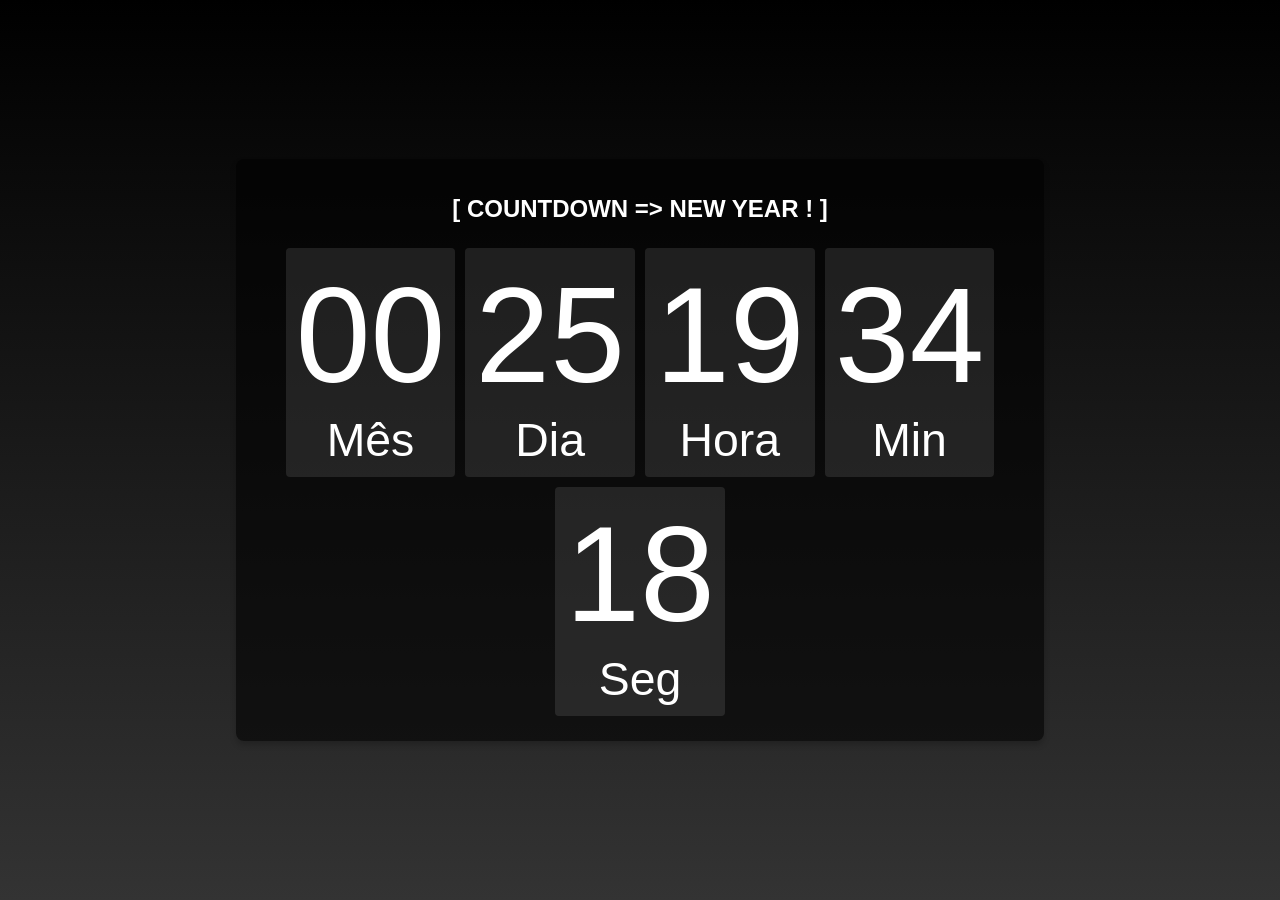
==== index.html @ 2d12e160 "Add files via upload primeiro comit - transfência de arquivos" ====
<!DOCTYPE html>
<html lang="en">
<head>
    <meta charset="UTF-8">
    <meta name="viewport" content="width=device-width, initial-scale=1.0">
    <title>Contagem Regressiva</title>
    <link rel="stylesheet" href="style.css">
    <link href="https://fonts.googleapis.com/icon?family=Material+Icons" rel="stylesheet">
</head>
<body>
    <div class="container">
        <h1>[ COUNTDOWN => NEW YEAR ! ]</h1>
        <div id="countdown">
            <div class="countdown-item">
                <span id="months"></span>Mês
            </div>
            <div class="countdown-item">
                <span id="days"></span>Dia
            </div>
            <div class="countdown-item">
                <span id="hours"></span>Hora
            </div>
            <div class="countdown-item">
                <span id="minutes"></span>Min
            </div>
            <div class="countdown-item seconds">
                <span id="seconds"></span>Seg
            </div>
        </div>
    </div>
    <script src="script.js"></script>
</body>
</html>
---- style.css ----
/* Estilo base */
body {
    display: flex;
    justify-content: center;
    align-items: center;
    height: 100vh;
    margin: 0;
    font-family: 'Roboto', sans-serif;
    background: linear-gradient(to bottom, #000000, #333333);
    color: white;
}

/* Container principal */
.container {
    text-align: center;
    padding: 20px;
    background: rgba(0, 0, 0, 0.6);
    border-radius: 8px;
    box-shadow: 0 4px 6px rgba(0, 0, 0, 0.2);
    width: 100%;
    /* max-width: 1000px; */
}

/* Título */
h1 {
    font-size: 1.5em;
    margin-bottom: 20px;
}

/* Estilo do contador */
#countdown {
    display: flex;
    justify-content: center;
    flex-wrap: wrap;
    font-size: 1.5em;
    text-align: center;
}

/* Estilo dos itens do contador */
.countdown-item {
    margin: 5px;
    display: flex;
    flex-direction: column;
    align-items: center;
    padding: 10px;
    background: rgba(255, 255, 255, 0.1);
    border-radius: 4px;
}

/* Estilo dos números */
#countdown span {
    font-size: 1.5em;
    display: block;
}

/* Esconder segundos em dispositivos móveis */


/* @media (max-width: 768px) {
    .seconds {
        display: none;
    }
    #countdown {
        font-size: 1.1em;
    }
    
} */

/* Estilo responsivo */
@media (min-width: 600px) {
    .container {
        width: 80%;
    }

    #countdown {
        font-size: 1.4em;
    }

    #countdown span {
        font-size: 1.4em;
    }
}

@media (min-width: 900px) {
    .container {
        width: 60%;
    }

    #countdown {
        font-size: 2.9em;
    }

    #countdown span {
        font-size: 2.9em;
    }
}
@media screen and (min-width: 360px) and (max-width: 740px){
    .seconds {
        display: none;
    }
    .container {
        width: 80%;
    }

    #countdown {
        font-size: 0.9em;
    }

    #countdown span {
        font-size: 0.9em;
    }
}
@media screen and (min-width: 375px) and (max-width: 667px){
    .seconds {
        display: none;
    }
    .container {
        width: 80%;
    }

    #countdown {
        font-size: 1.0em;
    }

    #countdown span {
        font-size: 1.0em;
    }
}
@media screen and (min-width: 414px) and (max-width: 896px){
    .seconds {
        display: none;
    }
    .container {
        width: 80%;
    }

    #countdown {
        font-size: 1.1em;
    }

    #countdown span {
        font-size: 1.1em;
    }
}

@media screen and (min-width: 412px) and (max-width: 915px){
    .seconds {
        display: none;
    }
    .container {
        width: 80%;
    }

    #countdown {
        font-size: 1.15em;
    }

    #countdown span {
        font-size: 1.15em;
    }
}
@media screen and (min-width: 768px) and (max-width: 1024px){
    .seconds {
        display: block;
    }
    .container {
        width: 80%;
    }

    #countdown {
        font-size: 1.7em;
    }

    #countdown span {
        font-size: 1.7em;
    }
}
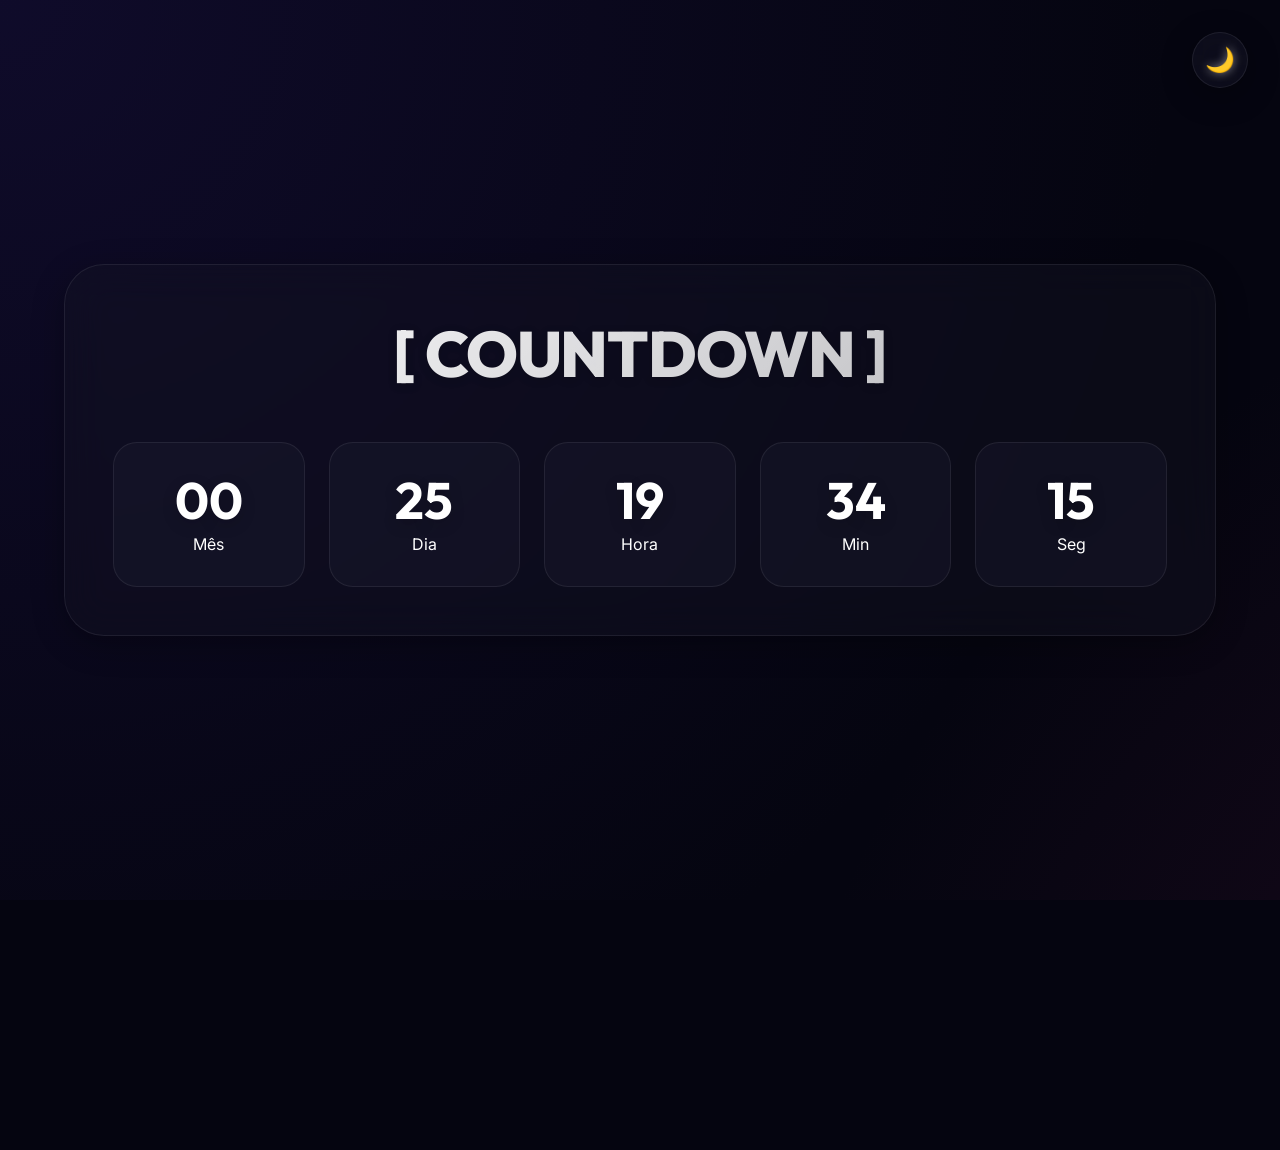
==== commit 81cf6758: "mudei formato readme.md" ====
--- a/index.html
+++ b/index.html
@@ -1,33 +1,48 @@
-<!DOCTYPE html>
-<html lang="en">
-<head>
-    <meta charset="UTF-8">
-    <meta name="viewport" content="width=device-width, initial-scale=1.0">
-    <title>Contagem Regressiva</title>
-    <link rel="stylesheet" href="style.css">
-    <link href="https://fonts.googleapis.com/icon?family=Material+Icons" rel="stylesheet">
-</head>
-<body>
-    <div class="container">
-        <h1>[ COUNTDOWN => NEW YEAR ! ]</h1>
-        <div id="countdown">
-            <div class="countdown-item">
-                <span id="months"></span>Mês
-            </div>
-            <div class="countdown-item">
-                <span id="days"></span>Dia
-            </div>
-            <div class="countdown-item">
-                <span id="hours"></span>Hora
-            </div>
-            <div class="countdown-item">
-                <span id="minutes"></span>Min
-            </div>
-            <div class="countdown-item seconds">
-                <span id="seconds"></span>Seg
-            </div>
-        </div>
-    </div>
-    <script src="script.js"></script>
-</body>
-</html>
+<!DOCTYPE html>
+<html lang="en">
+
+<head>
+    <meta charset="UTF-8">
+    <meta name="viewport" content="width=device-width, initial-scale=1.0">
+    <title>Contagem Regressiva</title>
+    <link rel="stylesheet" href="style.css">
+    <link rel="preconnect" href="https://fonts.googleapis.com">
+    <link rel="preconnect" href="https://fonts.gstatic.com" crossorigin>
+    <link
+        href="https://fonts.googleapis.com/css2?family=Inter:wght@400;600;700;800;900&family=Outfit:wght@400;600;700;800;900&display=swap"
+        rel="stylesheet">
+    <link href="https://fonts.googleapis.com/icon?family=Material+Icons" rel="stylesheet">
+</head>
+
+<body>
+    <!-- Theme Toggle Button -->
+    <button id="theme-toggle" class="theme-toggle" aria-label="Toggle theme">
+        <span class="theme-icon">🌙</span>
+    </button>
+
+    <div class="container">
+        <h1>[ COUNTDOWN ]</h1>
+        <div id="countdown">
+            <div class="countdown-item">
+                <span id="months"></span>Mês
+            </div>
+            <div class="countdown-item">
+                <span id="days"></span>Dia
+            </div>
+            <div class="countdown-item">
+                <span id="hours"></span>Hora
+            </div>
+            <div class="countdown-item">
+                <span id="minutes"></span>Min
+            </div>
+            <div class="countdown-item seconds">
+                <span id="seconds"></span>Seg
+            </div>
+        </div>
+    </div>
+
+    <!-- Application - Standalone Version (funciona sem servidor HTTP) -->
+    <script src="app-standalone.js"></script>
+</body>
+
+</html>
--- a/style.css
+++ b/style.css
@@ -1,177 +1,480 @@
-/* Estilo base */
-body {
-    display: flex;
-    justify-content: center;
-    align-items: center;
-    height: 100vh;
-    margin: 0;
-    font-family: 'Roboto', sans-serif;
-    background: linear-gradient(to bottom, #000000, #333333);
-    color: white;
-}
-
-/* Container principal */
-.container {
-    text-align: center;
-    padding: 20px;
-    background: rgba(0, 0, 0, 0.6);
-    border-radius: 8px;
-    box-shadow: 0 4px 6px rgba(0, 0, 0, 0.2);
-    width: 100%;
-    /* max-width: 1000px; */
-}
-
-/* Título */
-h1 {
-    font-size: 1.5em;
-    margin-bottom: 20px;
-}
-
-/* Estilo do contador */
-#countdown {
-    display: flex;
-    justify-content: center;
-    flex-wrap: wrap;
-    font-size: 1.5em;
-    text-align: center;
-}
-
-/* Estilo dos itens do contador */
-.countdown-item {
-    margin: 5px;
-    display: flex;
-    flex-direction: column;
-    align-items: center;
-    padding: 10px;
-    background: rgba(255, 255, 255, 0.1);
-    border-radius: 4px;
-}
-
-/* Estilo dos números */
-#countdown span {
-    font-size: 1.5em;
-    display: block;
-}
-
-/* Esconder segundos em dispositivos móveis */
-
-
-/* @media (max-width: 768px) {
-    .seconds {
-        display: none;
-    }
-    #countdown {
-        font-size: 1.1em;
-    }
-    
-} */
-
-/* Estilo responsivo */
-@media (min-width: 600px) {
-    .container {
-        width: 80%;
-    }
-
-    #countdown {
-        font-size: 1.4em;
-    }
-
-    #countdown span {
-        font-size: 1.4em;
-    }
-}
-
-@media (min-width: 900px) {
-    .container {
-        width: 60%;
-    }
-
-    #countdown {
-        font-size: 2.9em;
-    }
-
-    #countdown span {
-        font-size: 2.9em;
-    }
-}
-@media screen and (min-width: 360px) and (max-width: 740px){
-    .seconds {
-        display: none;
-    }
-    .container {
-        width: 80%;
-    }
-
-    #countdown {
-        font-size: 0.9em;
-    }
-
-    #countdown span {
-        font-size: 0.9em;
-    }
-}
-@media screen and (min-width: 375px) and (max-width: 667px){
-    .seconds {
-        display: none;
-    }
-    .container {
-        width: 80%;
-    }
-
-    #countdown {
-        font-size: 1.0em;
-    }
-
-    #countdown span {
-        font-size: 1.0em;
-    }
-}
-@media screen and (min-width: 414px) and (max-width: 896px){
-    .seconds {
-        display: none;
-    }
-    .container {
-        width: 80%;
-    }
-
-    #countdown {
-        font-size: 1.1em;
-    }
-
-    #countdown span {
-        font-size: 1.1em;
-    }
-}
-
-@media screen and (min-width: 412px) and (max-width: 915px){
-    .seconds {
-        display: none;
-    }
-    .container {
-        width: 80%;
-    }
-
-    #countdown {
-        font-size: 1.15em;
-    }
-
-    #countdown span {
-        font-size: 1.15em;
-    }
-}
-@media screen and (min-width: 768px) and (max-width: 1024px){
-    .seconds {
-        display: block;
-    }
-    .container {
-        width: 80%;
-    }
-
-    #countdown {
-        font-size: 1.7em;
-    }
-
-    #countdown span {
-        font-size: 1.7em;
-    }
+/* ========================================
+   DARK MODE FIRST DESIGN SYSTEM
+   Premium Countdown Application
+   ======================================== */
+
+/* ========================================
+   DESIGN TOKENS - DARK MODE FIRST
+   ======================================== */
+
+:root {
+    /* ===== DARK MODE FIRST (DEFAULT) ===== */
+    /* Cores Profundas e Vibrantes */
+    --color-primary-h: 250;
+    --color-primary-s: 80%;
+    --color-primary-l: 65%;
+    --color-secondary-h: 320;
+    --color-secondary-s: 90%;
+    --color-secondary-l: 60%;
+
+    /* Backgrounds */
+    --bg-app: #050510;
+    --bg-mesh-1: radial-gradient(circle at 0% 0%, hsla(250, 60%, 20%, 0.4) 0%, transparent 50%);
+    --bg-mesh-2: radial-gradient(circle at 100% 100%, hsla(320, 60%, 20%, 0.4) 0%, transparent 50%);
+
+    /* Glassmorphism Dark - Sofisticado */
+    --glass-bg: rgba(20, 20, 35, 0.4);
+    --glass-bg-card: rgba(30, 30, 50, 0.35);
+    --glass-border: rgba(255, 255, 255, 0.08);
+    --glass-blur: blur(20px);
+
+    /* Texto */
+    --text-primary: #ffffff;
+    --text-secondary: rgba(255, 255, 255, 0.7);
+
+    /* Sombras - Glow */
+    --shadow-card: 0 8px 32px 0 rgba(0, 0, 0, 0.3);
+    --shadow-glow: 0 0 20px rgba(100, 100, 255, 0.15);
+
+    /* Fontes e Espaçamento */
+    --font-display: 'Outfit', sans-serif;
+    --font-body: 'Inter', sans-serif;
+    --radius-container: 40px;
+    --radius-card: 24px;
+}
+
+/* ===== LIGHT MODE (GLASSMORPHISM PURO) ===== */
+[data-theme="light"] {
+    /* Cores mais frescas e luminosas */
+    --color-primary-h: 220;
+    --color-primary-s: 90%;
+    --color-primary-l: 50%;
+    --color-secondary-h: 300;
+    --color-secondary-s: 85%;
+    --color-secondary-l: 55%;
+
+    /* Backgrounds - Aurora */
+    --bg-app: #f0f2f5;
+    --bg-mesh-1: radial-gradient(circle at 10% 10%, hsla(220, 80%, 80%, 0.5) 0%, transparent 60%);
+    --bg-mesh-2: radial-gradient(circle at 90% 90%, hsla(300, 80%, 90%, 0.6) 0%, transparent 60%);
+
+    /* Glassmorphism Light - Cristalino */
+    --glass-bg: rgba(255, 255, 255, 0.45);
+    /* Mais transparente */
+    --glass-bg-card: rgba(255, 255, 255, 0.65);
+    /* Mais leitoso */
+    --glass-border: rgba(255, 255, 255, 0.8);
+    /* Borda branca forte */
+    --glass-blur: blur(24px);
+
+    /* Texto */
+    --text-primary: #1a1a2e;
+    --text-secondary: #4a4a6a;
+
+    /* Sombras - Suaves e Coloridas */
+    --shadow-card:
+        0 4px 6px -1px rgba(0, 0, 0, 0.05),
+        0 10px 15px -3px rgba(0, 0, 0, 0.05),
+        0 0 0 1px rgba(255, 255, 255, 0.5) inset;
+    --shadow-glow: none;
+}
+
+/* ========================================
+   GLOBAL RESETS & BODY
+   ======================================== */
+* {
+    margin: 0;
+    padding: 0;
+    box-sizing: border-box;
+}
+
+body {
+    min-height: 100vh;
+    display: flex;
+    justify-content: center;
+    align-items: center;
+    font-family: var(--font-body);
+    background-color: var(--bg-app);
+    background-image: var(--bg-mesh-1), var(--bg-mesh-2);
+    background-size: 150% 150%;
+    background-attachment: fixed;
+    color: var(--text-primary);
+    overflow: hidden;
+    /* Evita scroll desnecessário no desktop */
+    transition: background-color 0.5s ease;
+}
+
+/* ========================================
+   THEME TOGGLE
+   ======================================== */
+.theme-toggle {
+    position: fixed;
+    top: 2rem;
+    right: 2rem;
+    background: var(--glass-bg-card);
+    border: 1px solid var(--glass-border);
+    border-radius: 50%;
+    width: 3.5rem;
+    height: 3.5rem;
+    cursor: pointer;
+    font-size: 1.5rem;
+    display: flex;
+    align-items: center;
+    justify-content: center;
+    z-index: 100;
+    transition: all 0.3s ease;
+    backdrop-filter: var(--glass-blur);
+    box-shadow: var(--shadow-card);
+    color: var(--text-primary);
+    outline: none;
+}
+
+.theme-toggle:hover {
+    transform: rotate(15deg) scale(1.1);
+    background: var(--glass-border);
+}
+
+.theme-icon {
+    filter: drop-shadow(0 0 5px rgba(255, 255, 255, 0.5));
+}
+
+[data-theme="light"] .theme-icon {
+    filter: none;
+}
+
+/* ========================================
+   ANIMATED BACKGROUND ORBS
+   ======================================== */
+body::before,
+body::after {
+    content: '';
+    position: absolute;
+    border-radius: var(--radius-full);
+    filter: blur(100px);
+    opacity: 0.25;
+    animation: float 20s ease-in-out infinite;
+    pointer-events: none;
+    z-index: var(--z-base);
+}
+
+body::before {
+    width: 600px;
+    height: 600px;
+    background: var(--gradient-primary);
+    top: -300px;
+    left: -300px;
+    animation-delay: 0s;
+}
+
+body::after {
+    width: 500px;
+    height: 500px;
+    background: var(--gradient-secondary);
+    bottom: -250px;
+    right: -250px;
+    animation-delay: 10s;
+}
+
+@keyframes float {
+
+    0%,
+    100% {
+        transform: translate(0, 0) scale(1);
+    }
+
+    33% {
+        transform: translate(60px, -60px) scale(1.15);
+    }
+
+    66% {
+        transform: translate(-60px, 60px) scale(0.85);
+    }
+}
+
+/* ========================================
+   CONTAINER & LAYOUT
+   ======================================== */
+.container {
+    position: relative;
+    width: 90%;
+    max-width: 1200px;
+    background: var(--glass-bg);
+    border: 1px solid var(--glass-border);
+    border-radius: var(--radius-container);
+    padding: 3rem;
+    text-align: center;
+    backdrop-filter: var(--glass-blur);
+    box-shadow: var(--shadow-card);
+    transition: all 0.5s cubic-bezier(0.25, 0.8, 0.25, 1);
+}
+
+h1 {
+    font-family: var(--font-display);
+    font-weight: 800;
+    font-size: clamp(2rem, 5vw, 4rem);
+    margin-bottom: 3rem;
+    letter-spacing: -0.02em;
+    background: linear-gradient(135deg, var(--text-primary) 0%, var(--text-secondary) 100%);
+    -webkit-background-clip: text;
+    -webkit-text-fill-color: transparent;
+    filter: drop-shadow(0 2px 4px rgba(0, 0, 0, 0.2));
+}
+
+/* ========================================
+   COUNTDOWN GRID SYSTEM
+   ======================================== */
+#countdown {
+    display: grid;
+    /* DESKTOP DEFAULT: Linha única (5 colunas) */
+    grid-template-columns: repeat(5, 1fr);
+    gap: 1.5rem;
+    width: 100%;
+}
+
+.countdown-item {
+    background: var(--glass-bg-card);
+    border: 1px solid var(--glass-border);
+    border-radius: var(--radius-card);
+    padding: 2rem 1rem;
+    display: flex;
+    flex-direction: column;
+    align-items: center;
+    justify-content: center;
+    transition: all 0.3s cubic-bezier(0.34, 1.56, 0.64, 1);
+    position: relative;
+    overflow: hidden;
+}
+
+.countdown-item:hover {
+    transform: translateY(-5px) scale(1.02);
+    box-shadow: var(--shadow-glow);
+    border-color: rgba(255, 255, 255, 0.3);
+}
+
+/* Efeito de brilho no hover */
+.countdown-item::before {
+    content: '';
+    position: absolute;
+    top: 0;
+    left: -100%;
+    width: 100%;
+    height: 100%;
+    background: linear-gradient(90deg, transparent, rgba(255, 255, 255, 0.1), transparent);
+    transition: 0.5s;
+}
+
+.countdown-item:hover::before {
+    left: 100%;
+}
+
+/* Números */
+.countdown-item span {
+    font-family: var(--font-display);
+    font-size: clamp(2.5rem, 4vw, 5rem);
+    font-weight: 700;
+    line-height: 1;
+    margin-bottom: 0.5rem;
+    color: var(--text-primary);
+    text-shadow: 0 5px 15px rgba(0, 0, 0, 0.2);
+}
+
+/* Labels (Dias, Horas, etc) */
+.countdown-item::after {
+    font-family: var(--font-body);
+    font-size: 0.875rem;
+    text-transform: uppercase;
+    letter-spacing: 0.1em;
+    color: var(--text-secondary);
+    font-weight: 500;
+}
+
+/* ========================================
+   RESPONSIVE DESIGN (MOBILE - NO SCROLL & FIXED BUTTON)
+   ======================================== */
+@media screen and (max-width: 900px) {
+
+    /* 1. RESET RADICAL DE SCROLL */
+    html,
+    body {
+        height: 100%;
+        width: 100%;
+        margin: 0;
+        padding: 0;
+        overflow: hidden !important;
+        /* Bloqueia scroll global */
+        position: fixed;
+        /* Trava o corpo na tela */
+    }
+
+    /* 2. BOTÃO DE TEMA (VISIBILIDADE FORÇADA) */
+    .theme-toggle {
+        display: flex !important;
+        visibility: visible !important;
+        opacity: 1 !important;
+        position: fixed !important;
+        top: 15px !important;
+        right: 15px !important;
+        z-index: 2147483647 !important;
+        /* Z-Index Máximo Possível */
+
+        width: 48px !important;
+        height: 48px !important;
+
+        background-color: var(--glass-bg-card) !important;
+        border: 1px solid var(--glass-border) !important;
+        box-shadow: 0 4px 12px rgba(0, 0, 0, 0.3) !important;
+        border-radius: 50% !important;
+        backdrop-filter: blur(10px) !important;
+    }
+
+    /* 3. CONTAINER DE TELA CHEIA */
+    .container {
+        position: absolute;
+        /* Remove do fluxo normal */
+        top: 0;
+        left: 0;
+        width: 100% !important;
+        height: 100% !important;
+        max-width: none !important;
+        max-height: none !important;
+
+        padding: 1rem 1.5rem !important;
+        margin: 0 !important;
+        border: none !important;
+        border-radius: 0 !important;
+
+        display: flex !important;
+        flex-direction: column !important;
+        justify-content: center !important;
+        align-items: center !important;
+
+        overflow: hidden !important;
+        /* Bloqueia scroll interno */
+    }
+
+    /* 4. TÍTULO COMPACTO */
+    h1 {
+        margin-top: 3rem !important;
+        /* Espaço para o botão */
+        margin-bottom: 1rem !important;
+        font-size: clamp(1.2rem, 5vw, 1.8rem) !important;
+        flex-shrink: 0;
+        /* Não deixa sumir */
+        line-height: 1.2;
+    }
+
+    /* 5. COUNTDOWN FLEXÍVEL (SEM SCROLL) */
+    #countdown {
+        display: flex !important;
+        flex-direction: column !important;
+        width: 100%;
+        max-width: 500px;
+        flex: 1;
+        /* Ocupa todo o espaço vertical restante */
+        gap: 0.5rem !important;
+        overflow: hidden !important;
+        /* Garante zero scroll */
+        justify-content: center;
+        /* Centraliza itens */
+        min-height: 0;
+        /* Permite flex shrink funcionar corretamente */
+        padding-bottom: 1rem;
+    }
+
+    .countdown-item {
+        flex: 1;
+        /* Cada item cresce/encolhe igualmente */
+        display: flex;
+        flex-direction: row;
+        /* Horizontal */
+        justify-content: space-between;
+        align-items: center;
+
+        min-height: 0;
+        /* Crítico para evitar overflow */
+        max-height: 80px;
+        /* Limite visual */
+
+        padding: 0 1.5rem !important;
+        margin: 0 !important;
+
+        border-radius: 12px;
+    }
+
+    .countdown-item span {
+        font-size: clamp(1.5rem, 4vh, 2.5rem);
+        /* Fonte responde à ALTURA da tela */
+        order: 2;
+        line-height: 1;
+    }
+
+    .countdown-item::after {
+        order: 1;
+        font-size: 0.9rem;
+        text-transform: uppercase;
+        letter-spacing: 0.05em;
+    }
+
+    /* Esconder segundos em telas minúsculas para caber */
+    @media screen and (max-height: 500px) {
+        .seconds {
+            display: none !important;
+        }
+
+        h1 {
+            font-size: 1rem !important;
+            margin-top: 2.5rem !important;
+        }
+
+        .countdown-item {
+            padding: 0 1rem !important;
+        }
+    }
+}
+
+/* Telas MUITO pequenas (iPhone SE / dobrados) */
+@media screen and (max-height: 700px) and (max-width: 900px) {
+    h1 {
+        font-size: 1.25rem;
+        margin-bottom: 1rem;
+        margin-top: 2rem;
+    }
+
+    #countdown {
+        gap: 0.5rem;
+    }
+
+    .countdown-item {
+        padding: 0.5rem 1.25rem;
+    }
+
+    .countdown-item span {
+        font-size: 1.75rem;
+    }
+}
+
+
+/* ========================================
+   ACCESSIBILITY & ANIMATIONS
+   ======================================== */
+
+/* Reduce motion for accessibility */
+@media (prefers-reduced-motion: reduce) {
+
+    *,
+    *::before,
+    *::after {
+        animation-duration: 0.01ms !important;
+        animation-iteration-count: 1 !important;
+        transition-duration: 0.01ms !important;
+    }
+}
+
+/* Focus styles for accessibility */
+.countdown-item:focus-visible {
+    outline: 2px solid hsl(var(--color-primary-h), var(--color-primary-s), var(--color-primary-l));
+    outline-offset: 4px;
+    box-shadow:
+        var(--shadow-xl),
+        var(--shadow-glow-primary);
 }
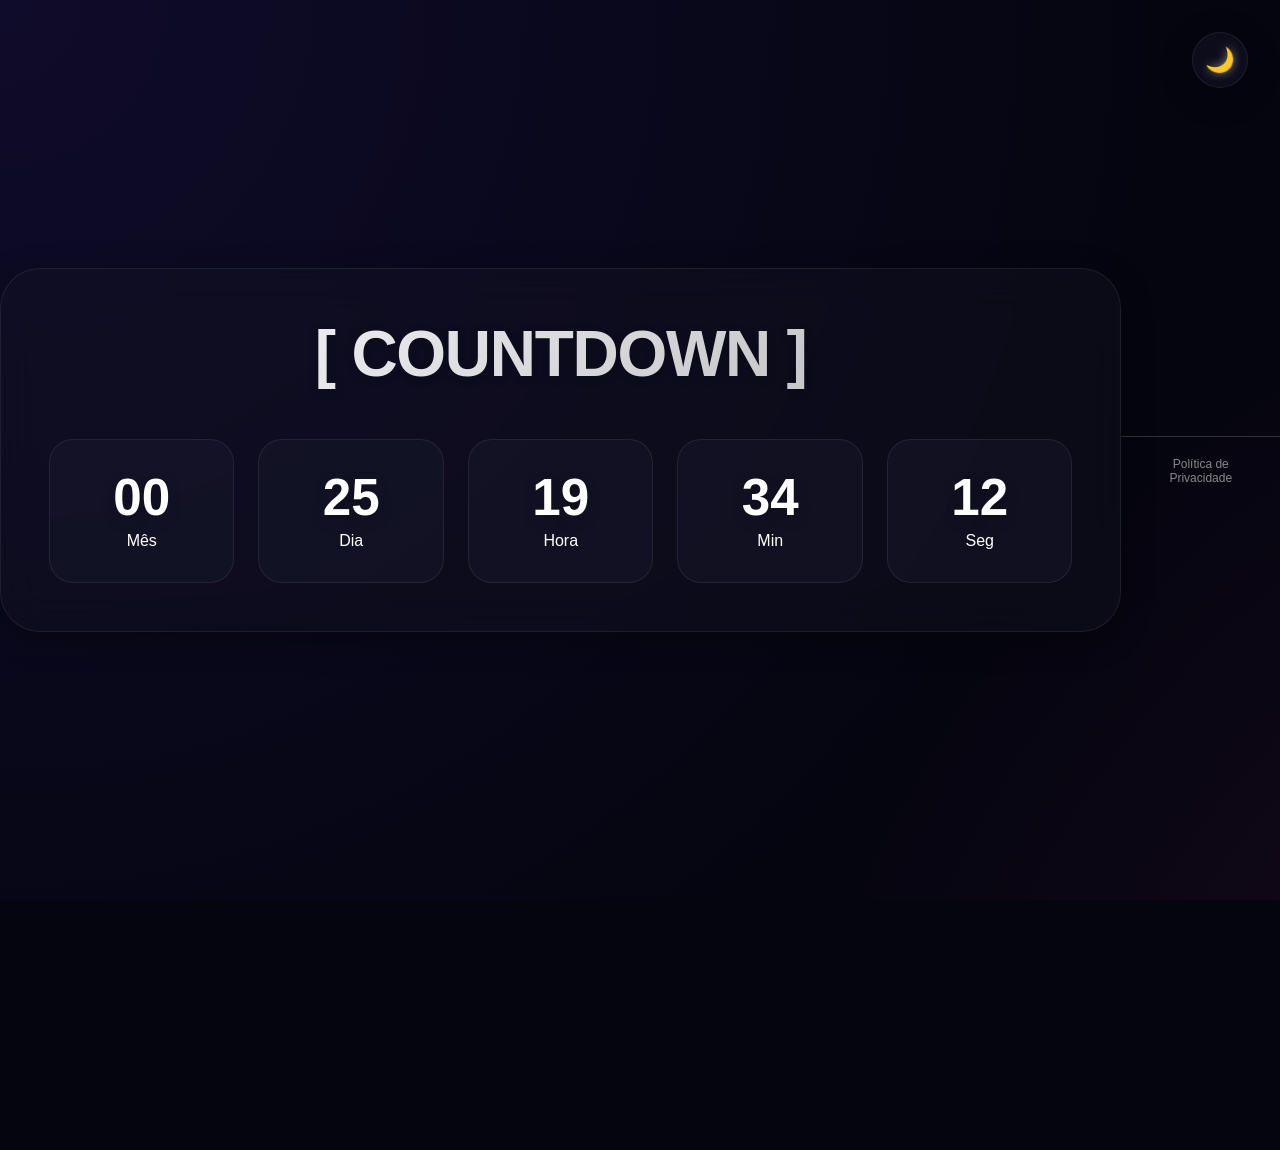
==== commit 1d8f381b: "fix: LGPD compliance - self-host fonts, add privacy policy" ====
--- a/index.html
+++ b/index.html
@@ -6,12 +6,7 @@
     <meta name="viewport" content="width=device-width, initial-scale=1.0">
     <title>Contagem Regressiva</title>
     <link rel="stylesheet" href="style.css">
-    <link rel="preconnect" href="https://fonts.googleapis.com">
-    <link rel="preconnect" href="https://fonts.gstatic.com" crossorigin>
-    <link
-        href="https://fonts.googleapis.com/css2?family=Inter:wght@400;600;700;800;900&family=Outfit:wght@400;600;700;800;900&display=swap"
-        rel="stylesheet">
-    <link href="https://fonts.googleapis.com/icon?family=Material+Icons" rel="stylesheet">
+    <link rel="stylesheet" href="fonts/fonts.css">
 </head>
 
 <body>
@@ -43,6 +38,9 @@
 
     <!-- Application - Standalone Version (funciona sem servidor HTTP) -->
     <script src="app-standalone.js"></script>
+    <div class="lgpd-footer" style="text-align:center;padding:20px;font-size:12px;color:#888;border-top:1px solid #333;margin-top:40px">
+        <a href="privacidade.html" style="color:#888;text-decoration:none">Política de Privacidade</a>
+    </div>
 </body>
 
 </html>
--- a/fonts/fonts.css
+++ b/fonts/fonts.css
@@ -0,0 +1,60 @@
+@font-face {
+  font-family: 'Inter';
+  font-style: normal;
+  font-weight: 400;
+  src: url('fonts/inter-regular.woff2') format('woff2');
+}
+@font-face {
+  font-family: 'Inter';
+  font-style: normal;
+  font-weight: 600;
+  src: url('fonts/inter-semibold.woff2') format('woff2');
+}
+@font-face {
+  font-family: 'Inter';
+  font-style: normal;
+  font-weight: 700;
+  src: url('fonts/inter-bold.woff2') format('woff2');
+}
+@font-face {
+  font-family: 'Inter';
+  font-style: normal;
+  font-weight: 800;
+  src: url('fonts/inter-extrabold.woff2') format('woff2');
+}
+@font-face {
+  font-family: 'Inter';
+  font-style: normal;
+  font-weight: 900;
+  src: url('fonts/inter-black.woff2') format('woff2');
+}
+@font-face {
+  font-family: 'Outfit';
+  font-style: normal;
+  font-weight: 400;
+  src: url('fonts/inter-regular.woff2') format('woff2');
+}
+@font-face {
+  font-family: 'Outfit';
+  font-style: normal;
+  font-weight: 600;
+  src: url('fonts/inter-semibold.woff2') format('woff2');
+}
+@font-face {
+  font-family: 'Outfit';
+  font-style: normal;
+  font-weight: 700;
+  src: url('fonts/inter-bold.woff2') format('woff2');
+}
+@font-face {
+  font-family: 'Outfit';
+  font-style: normal;
+  font-weight: 800;
+  src: url('fonts/inter-extrabold.woff2') format('woff2');
+}
+@font-face {
+  font-family: 'Outfit';
+  font-style: normal;
+  font-weight: 900;
+  src: url('fonts/inter-black.woff2') format('woff2');
+}
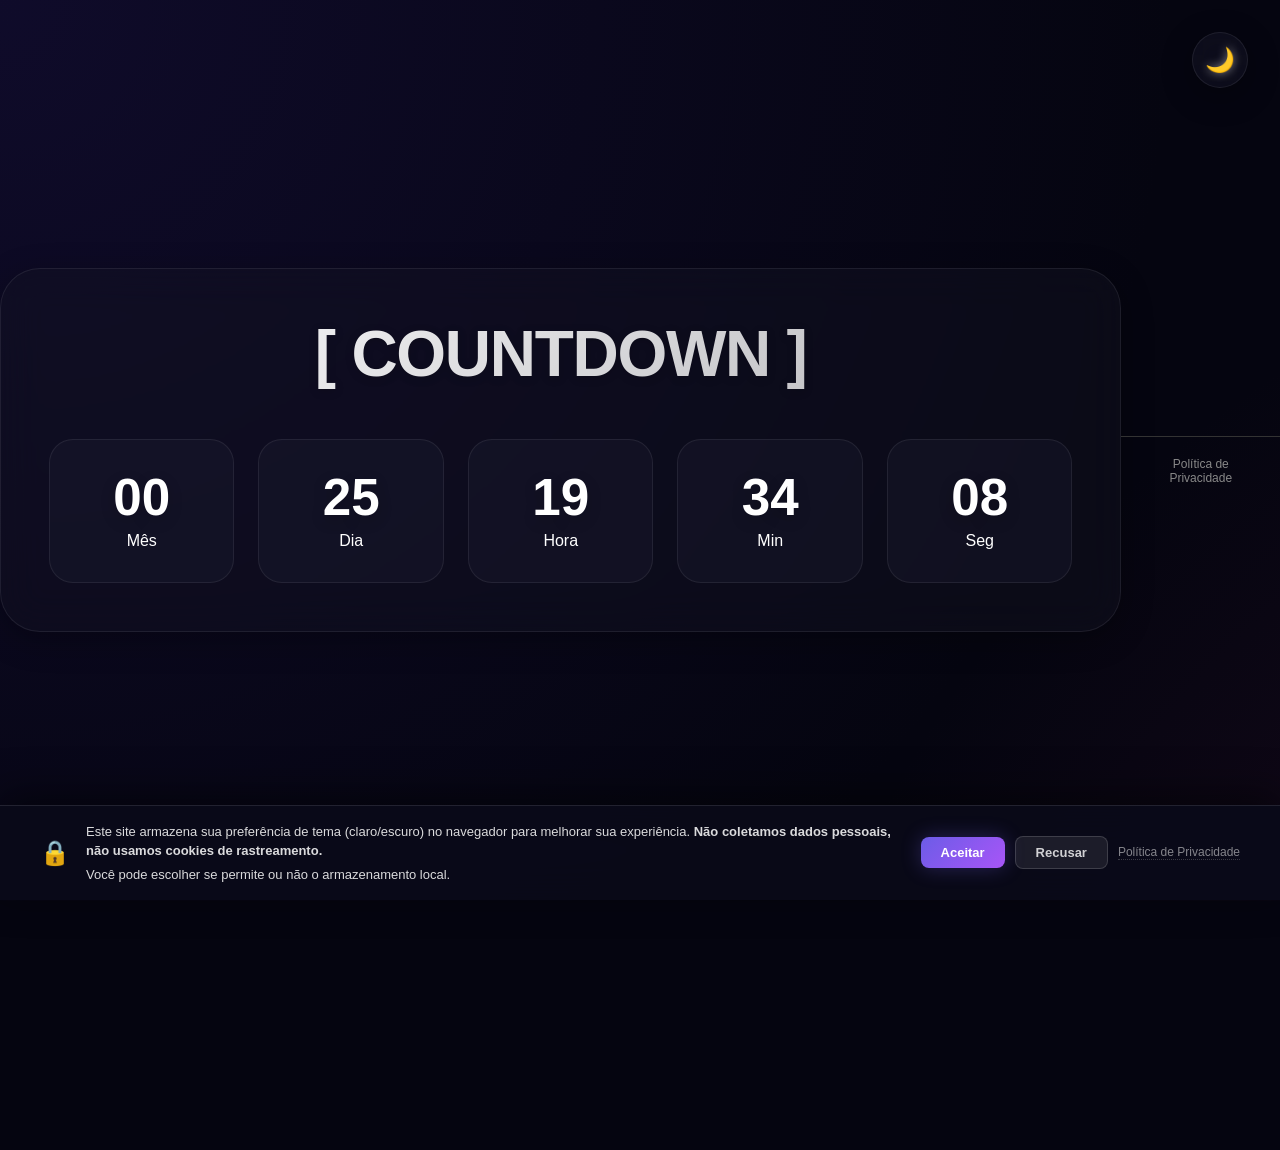
==== commit ae63a6a0: "feat: LGPD consent banner + privacy-first storage - Adiciona banner de consentimento LGPD (Lei 13.70" ====
--- a/index.html
+++ b/index.html
@@ -1,11 +1,12 @@
 <!DOCTYPE html>
-<html lang="en">
+<html lang="pt-BR">
 
 <head>
     <meta charset="UTF-8">
     <meta name="viewport" content="width=device-width, initial-scale=1.0">
     <title>Contagem Regressiva</title>
     <link rel="stylesheet" href="style.css">
+    <link rel="stylesheet" href="style-lgpd.css">
     <link rel="stylesheet" href="fonts/fonts.css">
 </head>
 
@@ -36,11 +37,27 @@
         </div>
     </div>
 
-    <!-- Application - Standalone Version (funciona sem servidor HTTP) -->
+    <!-- LGPD Consent Banner -->
+    <div id="lgpd-banner" class="lgpd-banner" role="dialog" aria-label="Aviso de Privacidade">
+        <div class="lgpd-banner-content">
+            <div class="lgpd-banner-icon">🔒</div>
+            <div class="lgpd-banner-text">
+                <p>Este site armazena sua preferência de tema (claro/escuro) no navegador para melhorar sua experiência. <strong>Não coletamos dados pessoais, não usamos cookies de rastreamento.</strong></p>
+                <p>Você pode escolher se permite ou não o armazenamento local.</p>
+            </div>
+            <div class="lgpd-banner-actions">
+                <button id="lgpd-accept" class="lgpd-btn lgpd-btn-primary">Aceitar</button>
+                <button id="lgpd-reject" class="lgpd-btn lgpd-btn-secondary">Recusar</button>
+                <a href="privacidade.html" class="lgpd-link">Política de Privacidade</a>
+            </div>
+        </div>
+    </div>
+
+    <!-- Application - Standalone Version -->
     <script src="app-standalone.js"></script>
-    <div class="lgpd-footer" style="text-align:center;padding:20px;font-size:12px;color:#888;border-top:1px solid #333;margin-top:40px">
+    <div class="lgpd-footer" style="text-align:center;padding:20px;font-size:12px;color:#888;border-top:1px solid #333;margin-top:40px;z-index:1;position:relative">
         <a href="privacidade.html" style="color:#888;text-decoration:none">Política de Privacidade</a>
     </div>
 </body>
 
-</html>+</html>
--- a/style-lgpd.css
+++ b/style-lgpd.css
@@ -0,0 +1,168 @@
+/* ========================================
+   LGPD CONSENT BANNER
+   ======================================== */
+.lgpd-banner {
+    position: fixed;
+    bottom: 0;
+    left: 0;
+    right: 0;
+    z-index: 99999;
+    background: rgba(10, 10, 25, 0.95);
+    backdrop-filter: blur(20px);
+    -webkit-backdrop-filter: blur(20px);
+    border-top: 1px solid rgba(255, 255, 255, 0.1);
+    box-shadow: 0 -10px 40px rgba(0, 0, 0, 0.5);
+    padding: 16px 24px;
+    transform: translateY(100%);
+    transition: transform 0.5s cubic-bezier(0.25, 0.8, 0.25, 1);
+}
+
+.lgpd-banner.active {
+    transform: translateY(0);
+}
+
+.lgpd-banner-content {
+    max-width: 1200px;
+    margin: 0 auto;
+    display: flex;
+    align-items: center;
+    gap: 16px;
+    flex-wrap: wrap;
+}
+
+.lgpd-banner-icon {
+    font-size: 24px;
+    flex-shrink: 0;
+}
+
+.lgpd-banner-text {
+    flex: 1;
+    min-width: 200px;
+}
+
+.lgpd-banner-text p {
+    margin: 0;
+    font-family: 'Inter', sans-serif;
+    font-size: 13px;
+    line-height: 1.5;
+    color: rgba(255, 255, 255, 0.85);
+}
+
+.lgpd-banner-text p:first-child {
+    margin-bottom: 4px;
+}
+
+.lgpd-banner-actions {
+    display: flex;
+    align-items: center;
+    gap: 10px;
+    flex-shrink: 0;
+    flex-wrap: wrap;
+}
+
+.lgpd-btn {
+    font-family: 'Inter', sans-serif;
+    font-size: 13px;
+    font-weight: 600;
+    padding: 8px 20px;
+    border: none;
+    border-radius: 8px;
+    cursor: pointer;
+    transition: all 0.2s ease;
+    white-space: nowrap;
+}
+
+.lgpd-btn-primary {
+    background: linear-gradient(135deg, #6c5ce7, #a855f7);
+    color: #fff;
+    box-shadow: 0 0 20px rgba(108, 92, 231, 0.3);
+}
+
+.lgpd-btn-primary:hover {
+    transform: scale(1.05);
+    box-shadow: 0 0 30px rgba(108, 92, 231, 0.5);
+}
+
+.lgpd-btn-secondary {
+    background: rgba(255, 255, 255, 0.08);
+    color: rgba(255, 255, 255, 0.8);
+    border: 1px solid rgba(255, 255, 255, 0.15);
+}
+
+.lgpd-btn-secondary:hover {
+    background: rgba(255, 255, 255, 0.15);
+    color: #fff;
+}
+
+.lgpd-link {
+    font-family: 'Inter', sans-serif;
+    font-size: 12px;
+    color: rgba(255, 255, 255, 0.5);
+    text-decoration: none;
+    border-bottom: 1px dotted rgba(255, 255, 255, 0.2);
+    transition: color 0.2s;
+}
+
+.lgpd-link:hover {
+    color: rgba(255, 255, 255, 0.9);
+    border-bottom-color: rgba(255, 255, 255, 0.5);
+}
+
+/* Light mode adjustments */
+[data-theme="light"] .lgpd-banner {
+    background: rgba(240, 242, 245, 0.97);
+    border-top: 1px solid rgba(0, 0, 0, 0.08);
+    box-shadow: 0 -10px 40px rgba(0, 0, 0, 0.1);
+}
+
+[data-theme="light"] .lgpd-banner-text p {
+    color: rgba(0, 0, 0, 0.75);
+}
+
+[data-theme="light"] .lgpd-btn-secondary {
+    background: rgba(0, 0, 0, 0.06);
+    color: rgba(0, 0, 0, 0.65);
+    border: 1px solid rgba(0, 0, 0, 0.1);
+}
+
+[data-theme="light"] .lgpd-btn-secondary:hover {
+    background: rgba(0, 0, 0, 0.1);
+    color: #000;
+}
+
+[data-theme="light"] .lgpd-link {
+    color: rgba(0, 0, 0, 0.4);
+    border-bottom-color: rgba(0, 0, 0, 0.15);
+}
+
+[data-theme="light"] .lgpd-link:hover {
+    color: rgba(0, 0, 0, 0.8);
+}
+
+/* Mobile: banner empilhado */
+@media screen and (max-width: 600px) {
+    .lgpd-banner {
+        padding: 16px;
+    }
+
+    .lgpd-banner-content {
+        flex-direction: column;
+        text-align: center;
+    }
+
+    .lgpd-banner-actions {
+        justify-content: center;
+        width: 100%;
+    }
+
+    .lgpd-banner-text p {
+        font-size: 12px;
+    }
+
+    .lgpd-btn {
+        font-size: 12px;
+        padding: 10px 16px;
+        flex: 1;
+        min-width: 100px;
+    }
+}
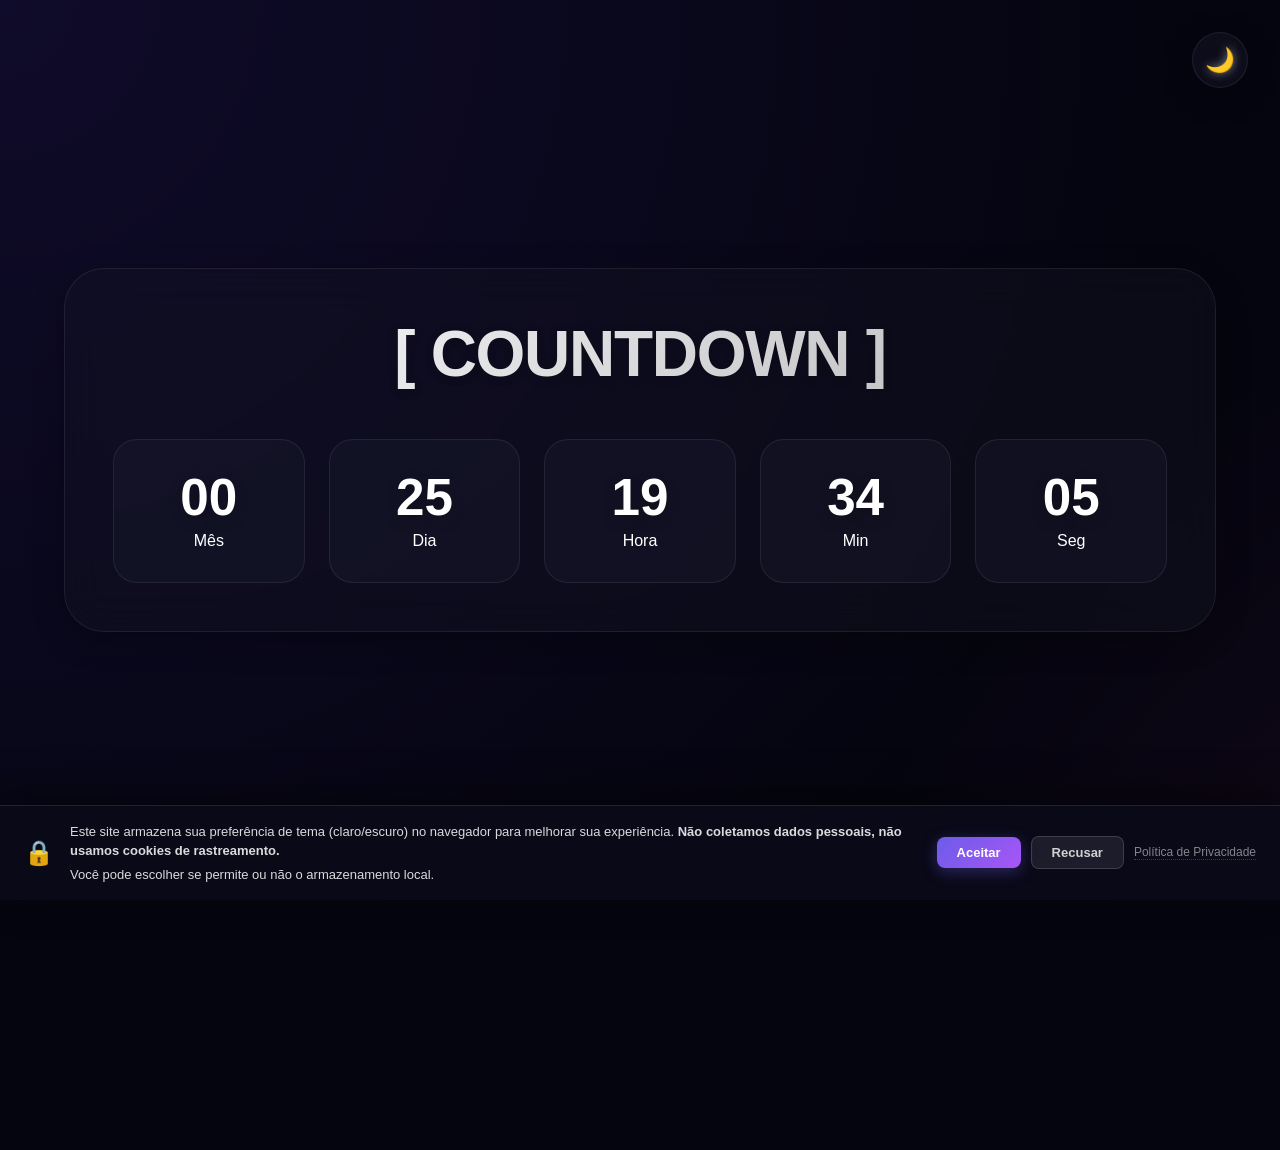
==== commit 4aaab569: "fix: remove footer redundante de privacidade da landing page O link ja existe dentro do banner LGPD" ====
--- a/index.html
+++ b/index.html
@@ -55,9 +55,6 @@
 
     <!-- Application - Standalone Version -->
     <script src="app-standalone.js"></script>
-    <div class="lgpd-footer" style="text-align:center;padding:20px;font-size:12px;color:#888;border-top:1px solid #333;margin-top:40px;z-index:1;position:relative">
-        <a href="privacidade.html" style="color:#888;text-decoration:none">Política de Privacidade</a>
-    </div>
 </body>
 
 </html>
--- a/style-lgpd.css
+++ b/style-lgpd.css
@@ -1,33 +1,48 @@
 /* ========================================
-   LGPD CONSENT BANNER
+   LGPD CONSENT BANNER (RODAPE BLOQUEANTE)
    ======================================== */
+
+/* Overlay fullscreen que bloqueia cliques */
 .lgpd-banner {
+    display: none;
     position: fixed;
+    top: 0;
+    left: 0;
+    right: 0;
+    bottom: 0;
+    z-index: 99999;
+    background: transparent;
+}
+
+.lgpd-banner.active {
+    display: block;
+}
+
+/* Barra visivel no rodape */
+.lgpd-banner-content {
+    position: absolute;
     bottom: 0;
     left: 0;
     right: 0;
-    z-index: 99999;
-    background: rgba(10, 10, 25, 0.95);
+
+    background: rgba(10, 10, 25, 0.97);
     backdrop-filter: blur(20px);
     -webkit-backdrop-filter: blur(20px);
     border-top: 1px solid rgba(255, 255, 255, 0.1);
     box-shadow: 0 -10px 40px rgba(0, 0, 0, 0.5);
+
     padding: 16px 24px;
+    display: flex;
+    align-items: center;
+    gap: 16px;
+    flex-wrap: wrap;
+
     transform: translateY(100%);
     transition: transform 0.5s cubic-bezier(0.25, 0.8, 0.25, 1);
 }
 
-.lgpd-banner.active {
+.lgpd-banner.active .lgpd-banner-content {
     transform: translateY(0);
-}
-
-.lgpd-banner-content {
-    max-width: 1200px;
-    margin: 0 auto;
-    display: flex;
-    align-items: center;
-    gap: 16px;
-    flex-wrap: wrap;
 }
 
 .lgpd-banner-icon {
@@ -75,12 +90,12 @@
 .lgpd-btn-primary {
     background: linear-gradient(135deg, #6c5ce7, #a855f7);
     color: #fff;
-    box-shadow: 0 0 20px rgba(108, 92, 231, 0.3);
+    box-shadow: 0 4px 15px rgba(108, 92, 231, 0.35);
 }
 
 .lgpd-btn-primary:hover {
     transform: scale(1.05);
-    box-shadow: 0 0 30px rgba(108, 92, 231, 0.5);
+    box-shadow: 0 6px 25px rgba(108, 92, 231, 0.5);
 }
 
 .lgpd-btn-secondary {
@@ -108,9 +123,9 @@
     border-bottom-color: rgba(255, 255, 255, 0.5);
 }
 
-/* Light mode adjustments */
-[data-theme="light"] .lgpd-banner {
-    background: rgba(240, 242, 245, 0.97);
+/* Light mode */
+[data-theme="light"] .lgpd-banner-content {
+    background: rgba(240, 242, 245, 0.98);
     border-top: 1px solid rgba(0, 0, 0, 0.08);
     box-shadow: 0 -10px 40px rgba(0, 0, 0, 0.1);
 }
@@ -139,13 +154,10 @@
     color: rgba(0, 0, 0, 0.8);
 }
 
-/* Mobile: banner empilhado */
+/* Mobile */
 @media screen and (max-width: 600px) {
-    .lgpd-banner {
+    .lgpd-banner-content {
         padding: 16px;
-    }
-
-    .lgpd-banner-content {
         flex-direction: column;
         text-align: center;
     }
